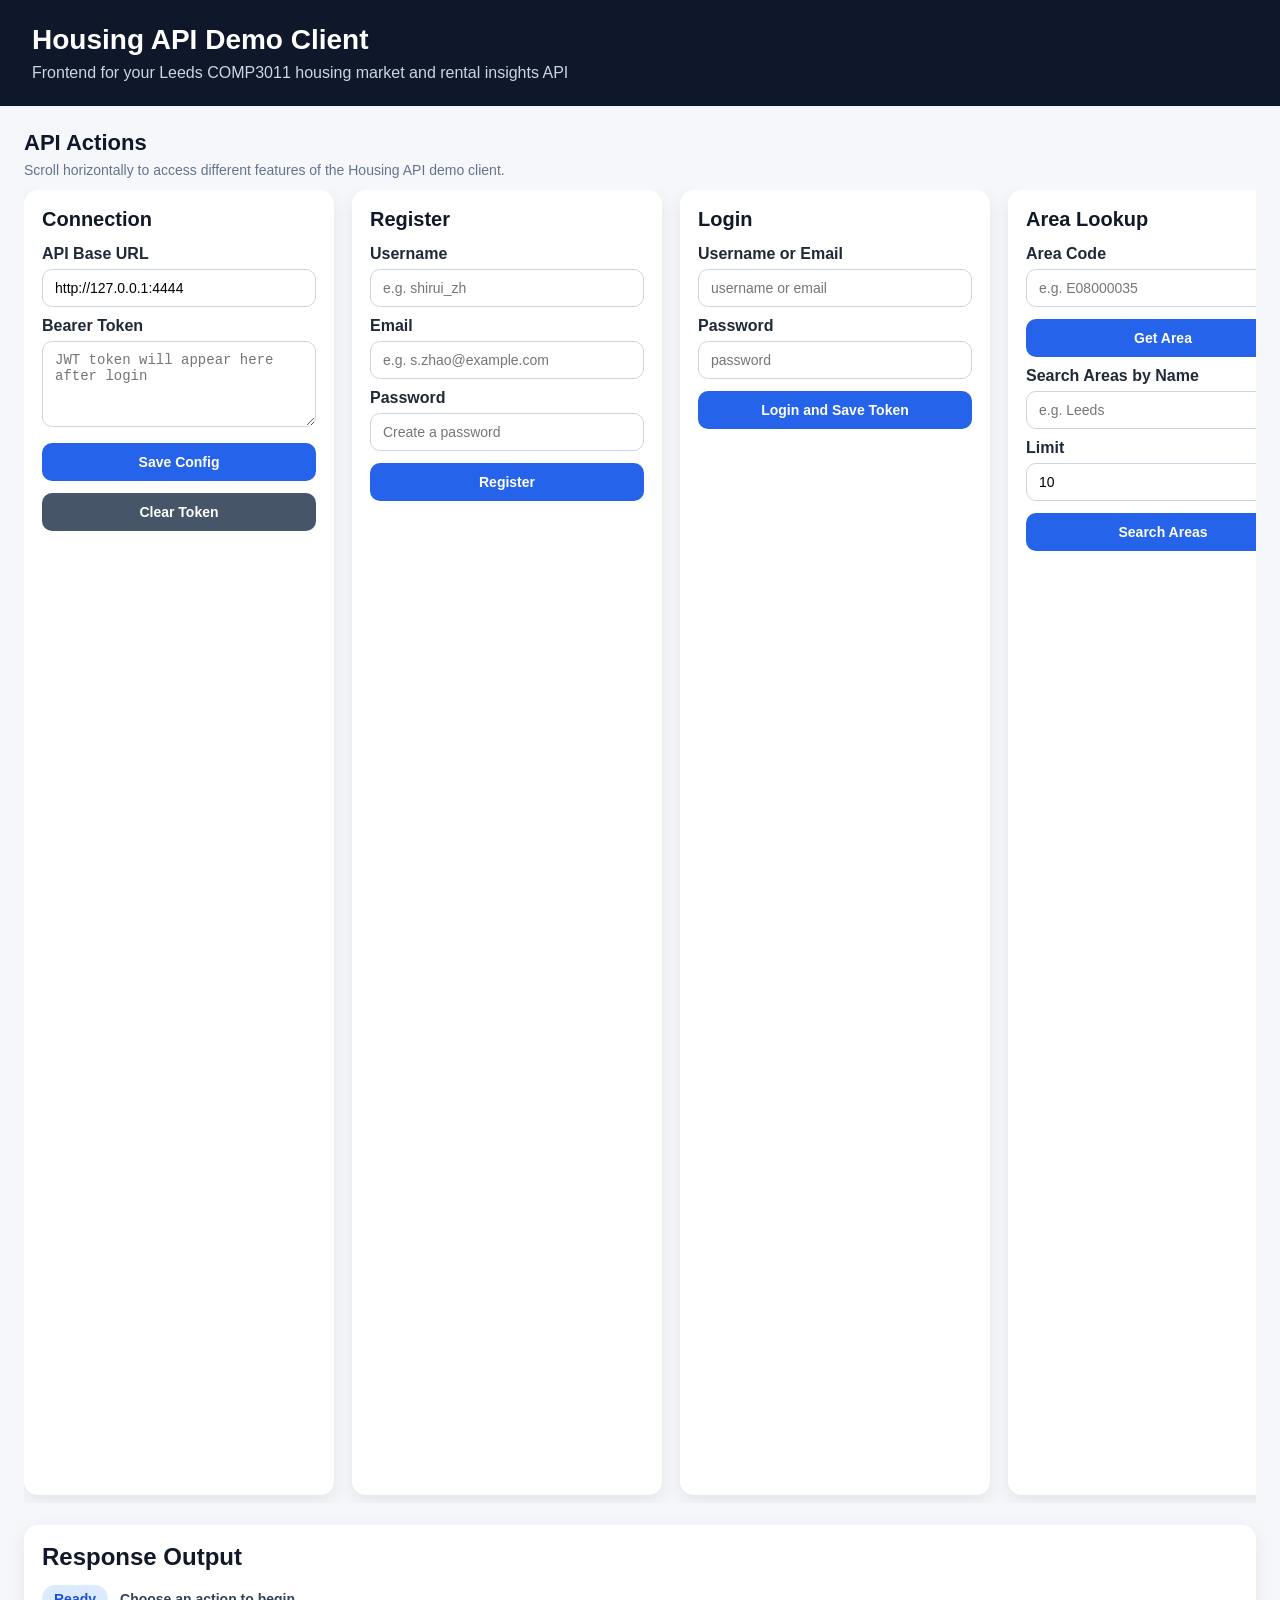
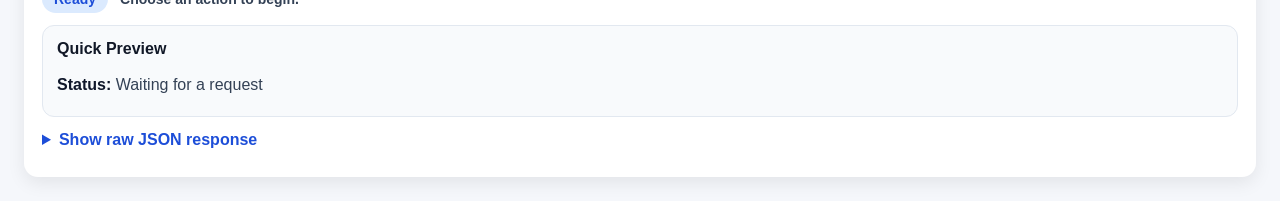
==== static/index.html @ cef63941 "feat: add a front end page" ====
<!DOCTYPE html>
<html lang="en">
<head>
  <meta charset="UTF-8" />
  <meta name="viewport" content="width=device-width, initial-scale=1.0" />
  <title>Housing API Demo Client</title>
  <link rel="stylesheet" href="/static/style.css" />
</head>
<body>
  <header class="topbar">
    <div>
      <h1>Housing API Demo Client</h1>
      <p>Frontend for your Leeds COMP3011 housing market and rental insights API</p>
    </div>
  </header>

<main class="page">
  <section class="card-rail-section">
    <div class="section-header">
      <h2>API Actions</h2>
      <p>Scroll horizontally to access different features of the Housing API demo client.</p>
    </div>

    <div class="card-rail">
      <section class="panel rail-card">
        <h3>Connection</h3>

        <label for="baseUrl">API Base URL</label>
        <input id="baseUrl" type="text" value="http://127.0.0.1:4444" />

        <label for="token">Bearer Token</label>
        <textarea id="token" rows="4" placeholder="JWT token will appear here after login"></textarea>

        <button id="saveConfigBtn">Save Config</button>
        <button id="clearTokenBtn" type="button" class="secondary-btn">Clear Token</button>
      </section>

      <section class="panel rail-card">
        <h3>Register</h3>

        <label for="registerUsername">Username</label>
        <input id="registerUsername" type="text" placeholder="e.g. shirui_zh" />

        <label for="registerEmail">Email</label>
        <input id="registerEmail" type="email" placeholder="e.g. s.zhao@example.com" />

        <label for="registerPassword">Password</label>
        <input id="registerPassword" type="password" placeholder="Create a password" />

        <button id="registerBtn">Register</button>
      </section>

      <section class="panel rail-card">
        <h3>Login</h3>

        <label for="loginUsername">Username or Email</label>
        <input id="loginUsername" type="text" placeholder="username or email" />

        <label for="loginPassword">Password</label>
        <input id="loginPassword" type="password" placeholder="password" />

        <button id="loginBtn">Login and Save Token</button>
      </section>

      <section class="panel rail-card">
        <h3>Area Lookup</h3>

        <label for="areaCode">Area Code</label>
        <input id="areaCode" type="text" placeholder="e.g. E08000035" />
        <button id="getAreaBtn">Get Area</button>

        <label for="areaQuery">Search Areas by Name</label>
        <input id="areaQuery" type="text" placeholder="e.g. Leeds" />

        <label for="areaLimit">Limit</label>
        <input id="areaLimit" type="number" value="10" min="1" max="200" />
        <button id="searchAreasBtn">Search Areas</button>
      </section>

      <section class="panel rail-card">
        <h3>Postcode Lookup</h3>

        <label for="postcodeExact">Exact Postcode</label>
        <input id="postcodeExact" type="text" placeholder="e.g. LS1 1AA" />
        <button id="postcodeExactBtn">Get Postcode Mapping</button>

        <label for="postcodeQuery">Fuzzy Postcode Search</label>
        <input id="postcodeQuery" type="text" placeholder="e.g. LS1" />

        <label for="postcodeLimit">Limit</label>
        <input id="postcodeLimit" type="number" value="10" min="1" max="200" />
        <button id="postcodeSearchBtn">Search Postcodes</button>
      </section>

      <section class="panel rail-card">
        <h3>Official Rent Stats</h3>

        <label for="rentAreaCode">Area Code</label>
        <input id="rentAreaCode" type="text" placeholder="e.g. E08000035" />

        <label for="rentTimePeriod">Time Period</label>
        <input id="rentTimePeriod" type="text" placeholder="e.g. 2024-01" />
        <button id="rentPointBtn">Get Rent Stats (Point)</button>

        <label for="rentFrom">From</label>
        <input id="rentFrom" type="text" placeholder="e.g. 2023-01" />

        <label for="rentTo">To</label>
        <input id="rentTo" type="text" placeholder="e.g. 2024-12" />

        <button id="rentSeriesBtn">Get Rent Stats Series</button>
        <button id="rentLatestBtn">Get Latest Rent Stats</button>
        <button id="rentAvailabilityBtn">Get Rent Availability</button>
          <hr />

<label for="rentMetric">Trend Metric</label>
<select id="rentMetric">
  <option value="rental_price">rental_price</option>
  <option value="index_value">index_value</option>
  <option value="annual_change">annual_change</option>
</select>

<label for="rentBedroomsTrend">Trend Bedrooms</label>
<select id="rentBedroomsTrend">
  <option value="overall">overall</option>
  <option value="1">1</option>
  <option value="2">2</option>
  <option value="3">3</option>
</select>

<button id="rentTrendByCodeBtn">Get Rent Trend PNG (by Area Code)</button>

<label for="rentAreaNameTrend">Area Name</label>
<input id="rentAreaNameTrend" type="text" placeholder="e.g. Leeds" />

<button id="rentTrendByNameBtn">Get Rent Trend PNG (by Area Name)</button>
      </section>

<section class="panel rail-card">
  <h3>Official Sales Stats</h3>

  <label for="salesAreaCode">Area Code</label>
  <input id="salesAreaCode" type="text" placeholder="e.g. E08000035" />

  <label for="salesTimePeriod">Time Period</label>
  <input id="salesTimePeriod" type="text" placeholder="e.g. 2024-01" />

  <label for="salesPropertyType">Property Type</label>
  <select id="salesPropertyType">
    <option value="">Any</option>
    <option value="D">D - Detached</option>
    <option value="S">S - Semi-detached</option>
    <option value="T">T - Terraced</option>
    <option value="F">F - Flat</option>
    <option value="O">O - Other</option>
  </select>

  <label for="salesNewBuild">New Build</label>
  <select id="salesNewBuild">
    <option value="">Any</option>
    <option value="true">true</option>
    <option value="false">false</option>
  </select>

  <label for="salesTenure">Tenure</label>
  <select id="salesTenure">
    <option value="">Any</option>
    <option value="F">F - Freehold</option>
    <option value="L">L - Leasehold</option>
    <option value="U">U - Unknown/Other</option>
  </select>

  <button id="salesPointBtn">Get Sales Stats (Point)</button>

  <label for="salesDateFrom">Date From</label>
  <input id="salesDateFrom" type="text" placeholder="e.g. 2023-01" />

  <label for="salesDateTo">Date To</label>
  <input id="salesDateTo" type="text" placeholder="e.g. 2024-12" />

  <button id="salesSeriesBtn">Get Sales Stats Series</button>
  <button id="salesLatestBtn">Get Latest Sales Stats</button>
  <button id="salesAvailabilityBtn">Get Sales Availability</button>
</section>
        <section class="panel rail-card">
  <h3>Official Sales Transactions</h3>

  <label for="officialSalesAreaCode">Area Code</label>
  <input id="officialSalesAreaCode" type="text" placeholder="e.g. E08000035" />

  <label for="officialSalesPostcode">Postcode</label>
  <input id="officialSalesPostcode" type="text" placeholder="e.g. LS1 1AA" />

  <label for="officialSalesUuid">Transaction UUID</label>
  <input id="officialSalesUuid" type="text" placeholder="full UUID" />

  <label for="officialSalesDateFrom">Date From</label>
  <input id="officialSalesDateFrom" type="text" placeholder="e.g. 2023-01-01" />

  <label for="officialSalesDateTo">Date To</label>
  <input id="officialSalesDateTo" type="text" placeholder="e.g. 2024-12-31" />

  <label for="officialSalesMinPrice">Min Price</label>
  <input id="officialSalesMinPrice" type="number" placeholder="optional" />

  <label for="officialSalesMaxPrice">Max Price</label>
  <input id="officialSalesMaxPrice" type="number" placeholder="optional" />

  <label for="officialSalesPropertyType">Property Type</label>
  <select id="officialSalesPropertyType">
    <option value="">Any</option>
    <option value="D">D - Detached</option>
    <option value="S">S - Semi-detached</option>
    <option value="T">T - Terraced</option>
    <option value="F">F - Flat</option>
    <option value="O">O - Other</option>
  </select>

  <label for="officialSalesNewBuild">New Build</label>
  <select id="officialSalesNewBuild">
    <option value="">Any</option>
    <option value="true">true</option>
    <option value="false">false</option>
  </select>

  <label for="officialSalesTenure">Tenure</label>
  <select id="officialSalesTenure">
    <option value="">Any</option>
    <option value="F">F - Freehold</option>
    <option value="L">L - Leasehold</option>
    <option value="U">U - Unknown/Other</option>
  </select>

  <label for="officialSalesLimit">Limit</label>
  <input id="officialSalesLimit" type="number" value="50" min="1" max="200" />

  <label for="officialSalesOffset">Offset</label>
  <input id="officialSalesOffset" type="number" value="0" min="0" />

  <label for="officialSalesSortBy">Sort By</label>
  <select id="officialSalesSortBy">
    <option value="transaction_date">transaction_date</option>
    <option value="price">price</option>
  </select>

  <label for="officialSalesOrder">Order</label>
  <select id="officialSalesOrder">
    <option value="desc">desc</option>
    <option value="asc">asc</option>
  </select>

  <label for="officialSalesIncludeTotal">Include Total</label>
  <select id="officialSalesIncludeTotal">
    <option value="false">false</option>
    <option value="true">true</option>
  </select>

  <button id="officialSalesByAreaBtn">List by Area</button>
  <button id="officialSalesByPostcodeBtn">List by Postcode</button>
  <button id="officialSalesByUuidBtn">Get by UUID</button>
</section>

      <section class="panel rail-card">
        <h3>Create Rent Record</h3>

        <label for="userRentPostcode">Postcode</label>
        <input id="userRentPostcode" type="text" placeholder="e.g. LS1 1AA" />

        <label for="userRentAreaCode">Area Code</label>
        <input id="userRentAreaCode" type="text" placeholder="optional" />

        <label for="userRentTimePeriod">Time Period</label>
        <input id="userRentTimePeriod" type="text" placeholder="e.g. 2024-07" />

        <label for="userRentValue">Rent</label>
        <input id="userRentValue" type="number" step="0.01" placeholder="e.g. 1200" />

        <label for="userRentBedrooms">Bedrooms</label>
        <input id="userRentBedrooms" type="number" placeholder="e.g. 2" />

        <label for="userRentPropertyType">Property Type</label>
        <select id="userRentPropertyType">
          <option value="">Any</option>
          <option value="flat">flat</option>
          <option value="terraced">terraced</option>
          <option value="semidetached">semidetached</option>
          <option value="detached">detached</option>
          <option value="other">other</option>
        </select>

        <label for="userRentSource">Source</label>
        <select id="userRentSource">
          <option value="user">user</option>
          <option value="survey">survey</option>
          <option value="partner">partner</option>
        </select>

        <button id="createRentRecordBtn">Create Rent Record</button>
      </section>

      <section class="panel rail-card">
        <h3>Manage Rent Records</h3>

        <label for="listRentAreaCode">Filter by Area Code</label>
        <input id="listRentAreaCode" type="text" placeholder="optional" />

        <label for="listRentTimePeriod">Filter by Time Period</label>
        <input id="listRentTimePeriod" type="text" placeholder="optional" />

        <label for="listRentLimit">Limit</label>
        <input id="listRentLimit" type="number" value="10" min="1" max="200" />

        <button id="listRentRecordsBtn">List Rent Records</button>

        <hr />

        <label for="rentRecordId">Record ID</label>
        <input id="rentRecordId" type="number" placeholder="e.g. 1" />

        <button id="getRentRecordBtn">Get One Record</button>
          <button id="putRentRecordBtn">Replace Record (PUT)</button>
<button id="patchRentRecordBtn">Patch Record (PATCH)</button>
        <button id="deleteRentRecordBtn" class="secondary-btn">Delete Record</button>
      </section>

          <section class="panel rail-card">
  <h3>Create Sales Transaction</h3>

  <label for="userSalePostcode">Postcode</label>
  <input id="userSalePostcode" type="text" placeholder="e.g. LS1 1AA" />

  <label for="userSaleAreaCode">Area Code</label>
  <input id="userSaleAreaCode" type="text" placeholder="optional" />

  <label for="userSaleTimePeriod">Time Period</label>
  <input id="userSaleTimePeriod" type="text" placeholder="e.g. 2024-07" />

  <label for="userSalePrice">Price</label>
  <input id="userSalePrice" type="number" step="1" placeholder="e.g. 250000" />

  <label for="userSalePropertyType">Property Type</label>
  <select id="userSalePropertyType">
    <option value="">Any</option>
    <option value="D">D - Detached</option>
    <option value="S">S - Semi-detached</option>
    <option value="T">T - Terraced</option>
    <option value="F">F - Flat</option>
    <option value="O">O - Other</option>
  </select>

  <label for="userSaleSource">Source</label>
  <select id="userSaleSource">
    <option value="user">user</option>
    <option value="partner">partner</option>
    <option value="survey">survey</option>
  </select>

  <button id="createSaleRecordBtn">Create Sales Record</button>
</section>
        <section class="panel rail-card">
  <h3>Manage Sales Transactions</h3>

  <label for="listSalePostcode">Filter by Postcode</label>
  <input id="listSalePostcode" type="text" placeholder="optional" />

  <label for="listSaleAreaCode">Filter by Area Code</label>
  <input id="listSaleAreaCode" type="text" placeholder="optional" />

  <label for="listSaleFromPeriod">From Period</label>
  <input id="listSaleFromPeriod" type="text" placeholder="e.g. 2023-01" />

  <label for="listSaleToPeriod">To Period</label>
  <input id="listSaleToPeriod" type="text" placeholder="e.g. 2024-12" />

  <label for="listSalePropertyType">Property Type</label>
  <select id="listSalePropertyType">
    <option value="">Any</option>
    <option value="D">D - Detached</option>
    <option value="S">S - Semi-detached</option>
    <option value="T">T - Terraced</option>
    <option value="F">F - Flat</option>
    <option value="O">O - Other</option>
  </select>

  <label for="listSaleLimit">Limit</label>
  <input id="listSaleLimit" type="number" value="10" min="1" max="200" />

  <button id="listSaleRecordsBtn">List Sales Records</button>

  <hr />

  <label for="saleRecordId">Record ID</label>
  <input id="saleRecordId" type="number" placeholder="e.g. 1" />

  <button id="getSaleRecordBtn">Get One Record</button>
    <button id="putSaleRecordBtn">Replace Record (PUT)</button>
<button id="patchSaleRecordBtn">Patch Record (PATCH)</button>
  <button id="deleteSaleRecordBtn" class="secondary-btn">Delete Record</button>
</section>
    </div>
  </section>

<section class="panel result-panel" id="resultPanel">
  <h2>Response Output</h2>

  <div class="status-row">
    <span id="statusBadge" class="status-badge info">Ready</span>
    <span id="responseSummary">No request yet.</span>
  </div>

  <div id="preview" class="result-preview">
    <h3>Quick Preview</h3>
    <div class="item">
      <span class="label">Status:</span>
      <span class="value">Waiting for a request</span>
    </div>
  </div>

  <div id="structuredOutput" class="structured-output" style="display: none;"></div>

  <div id="imagePreviewWrap" class="image-preview-wrap" style="display: none;">
    <h3>Image Preview</h3>
    <img id="imagePreview" alt="API image output" />
  </div>

  <details class="raw-output-wrap">
    <summary>Show raw JSON response</summary>
    <pre id="output">No request yet.</pre>
  </details>
</section>

</main>

  <script src="/static/app.js"></script>
</body>
</html>
---- static/style.css ----
* {
  box-sizing: border-box;
}

body {
  margin: 0;
  font-family: Arial, Helvetica, sans-serif;
  background: #f5f7fb;
  color: #1f2937;
}

.topbar {
  background: #0f172a;
  color: white;
  padding: 24px 32px;
}

.topbar h1 {
  margin: 0 0 8px 0;
  font-size: 28px;
}

.topbar p {
  margin: 0;
  color: #cbd5e1;
}

.page {
  padding: 24px;
  display: flex;
  flex-direction: column;
  gap: 22px;
}

.section-header {
  margin-bottom: 12px;
}

.section-header h2 {
  margin: 0 0 6px 0;
  font-size: 22px;
  color: #0f172a;
}

.section-header p {
  margin: 0;
  color: #64748b;
  font-size: 14px;
}

.card-rail-section {
  min-width: 0;
}

.card-rail {
  display: flex;
  gap: 18px;
  overflow-x: auto;
  overflow-y: hidden;
  padding-bottom: 8px;
  scroll-behavior: smooth;
}

.card-rail::-webkit-scrollbar {
  height: 10px;
}

.card-rail::-webkit-scrollbar-track {
  background: #e2e8f0;
  border-radius: 999px;
}

.card-rail::-webkit-scrollbar-thumb {
  background: #94a3b8;
  border-radius: 999px;
}

.card-rail::-webkit-scrollbar-thumb:hover {
  background: #64748b;
}

.panel {
  background: white;
  border-radius: 14px;
  padding: 18px;
  box-shadow: 0 6px 18px rgba(0, 0, 0, 0.08);
}

.rail-card {
  flex: 0 0 310px;
  min-height: 520px;
}

.panel h2,
.panel h3 {
  margin: 0 0 14px 0;
  color: #111827;
}

.panel h3 {
  font-size: 20px;
}

label {
  display: block;
  margin-top: 10px;
  margin-bottom: 6px;
  font-weight: 600;
}

input,
textarea,
select,
button {
  width: 100%;
  font-size: 14px;
  border-radius: 10px;
}

input,
textarea,
select {
  border: 1px solid #cbd5e1;
  padding: 10px 12px;
  background: #fff;
}

textarea {
  resize: vertical;
}

button {
  margin-top: 12px;
  padding: 11px 14px;
  border: none;
  background: #2563eb;
  color: white;
  font-weight: 700;
  cursor: pointer;
}

button:hover {
  background: #1d4ed8;
}

button.secondary-btn {
  background: #475569;
}

button.secondary-btn:hover {
  background: #334155;
}

hr {
  border: none;
  border-top: 1px solid #e5e7eb;
  margin: 20px 0;
}

.result-panel {
  width: 100%;
}

.status-row {
  display: flex;
  align-items: center;
  gap: 12px;
  margin-bottom: 12px;
  flex-wrap: wrap;
}

.status-badge {
  display: inline-block;
  padding: 6px 12px;
  border-radius: 999px;
  background: #e5e7eb;
  font-size: 14px;
  font-weight: 700;
}

.status-badge.loading {
  background: #fef3c7;
  color: #92400e;
}

.status-badge.success {
  background: #dcfce7;
  color: #166534;
}

.status-badge.error {
  background: #fee2e2;
  color: #991b1b;
}

.status-badge.info {
  background: #dbeafe;
  color: #1d4ed8;
}

#responseSummary {
  font-size: 14px;
  font-weight: 600;
  color: #334155;
}

.result-preview {
  background: #f8fafc;
  border: 1px solid #e2e8f0;
  border-radius: 12px;
  padding: 14px;
  margin-bottom: 14px;
}

.result-preview h3 {
  margin: 0 0 10px 0;
  font-size: 16px;
}

.result-preview .item {
  padding: 8px 0;
  border-bottom: 1px solid #e5e7eb;
}

.result-preview .item:last-child {
  border-bottom: none;
}

.result-preview .label {
  font-weight: 700;
  color: #0f172a;
}

.result-preview .value {
  color: #334155;
}

.raw-output-wrap summary {
  cursor: pointer;
  font-weight: 700;
  color: #1d4ed8;
  margin-bottom: 10px;
}

#output {
  margin-top: 12px;
  min-height: 180px;
  max-height: 320px;
  background: #0f172a;
  color: #e2e8f0;
  padding: 16px;
  border-radius: 12px;
  overflow: auto;
  white-space: pre-wrap;
  word-break: break-word;
}

@media (max-width: 768px) {
  .page {
    padding: 16px;
  }

  .topbar {
    padding: 20px 16px;
  }

  .rail-card {
    flex: 0 0 280px;
    min-height: 500px;
  }
}

.image-preview-wrap {
  background: #f8fafc;
  border: 1px solid #e2e8f0;
  border-radius: 12px;
  padding: 14px;
  margin-bottom: 14px;
}

.image-preview-wrap h3 {
  margin: 0 0 10px 0;
  font-size: 16px;
}

.image-preview-wrap img {
  display: block;
  max-width: 100%;
  height: auto;
  border-radius: 10px;
  border: 1px solid #cbd5e1;
  background: white;
}

.structured-output {
  background: #ffffff;
  border: 1px solid #e2e8f0;
  border-radius: 12px;
  padding: 14px;
  margin-bottom: 14px;
}

.structured-output h3 {
  margin: 0 0 12px 0;
  font-size: 16px;
  color: #0f172a;
}

.kv-grid {
  display: grid;
  grid-template-columns: repeat(auto-fit, minmax(220px, 1fr));
  gap: 10px 14px;
}

.kv-card {
  background: #f8fafc;
  border: 1px solid #e2e8f0;
  border-radius: 10px;
  padding: 10px 12px;
}

.kv-key {
  font-size: 12px;
  font-weight: 700;
  text-transform: uppercase;
  color: #64748b;
  margin-bottom: 6px;
}

.kv-value {
  font-size: 14px;
  color: #0f172a;
  word-break: break-word;
}

.table-wrap {
  overflow-x: auto;
  border: 1px solid #e2e8f0;
  border-radius: 10px;
}

.result-table {
  width: 100%;
  border-collapse: collapse;
  font-size: 14px;
  background: white;
}

.result-table th,
.result-table td {
  padding: 10px 12px;
  border-bottom: 1px solid #e5e7eb;
  text-align: left;
  vertical-align: top;
}

.result-table th {
  background: #f8fafc;
  color: #334155;
  font-weight: 700;
  position: sticky;
  top: 0;
}

.result-table tr:last-child td {
  border-bottom: none;
}

.result-note {
  margin-top: 10px;
  font-size: 13px;
  color: #64748b;
}

.empty-state {
  padding: 14px;
  background: #f8fafc;
  border: 1px dashed #cbd5e1;
  border-radius: 10px;
  color: #64748b;
}

.tag-list {
  display: flex;
  flex-wrap: wrap;
  gap: 8px;
}

.tag-chip {
  display: inline-block;
  padding: 4px 10px;
  border-radius: 999px;
  background: #e2e8f0;
  color: #0f172a;
  font-size: 12px;
  font-weight: 600;
}

.nested-json {
  margin-top: 10px;
  padding: 10px 12px;
  background: #f8fafc;
  border: 1px solid #e2e8f0;
  border-radius: 10px;
  overflow-x: auto;
  white-space: pre-wrap;
  word-break: break-word;
  font-size: 13px;
  color: #334155;
}
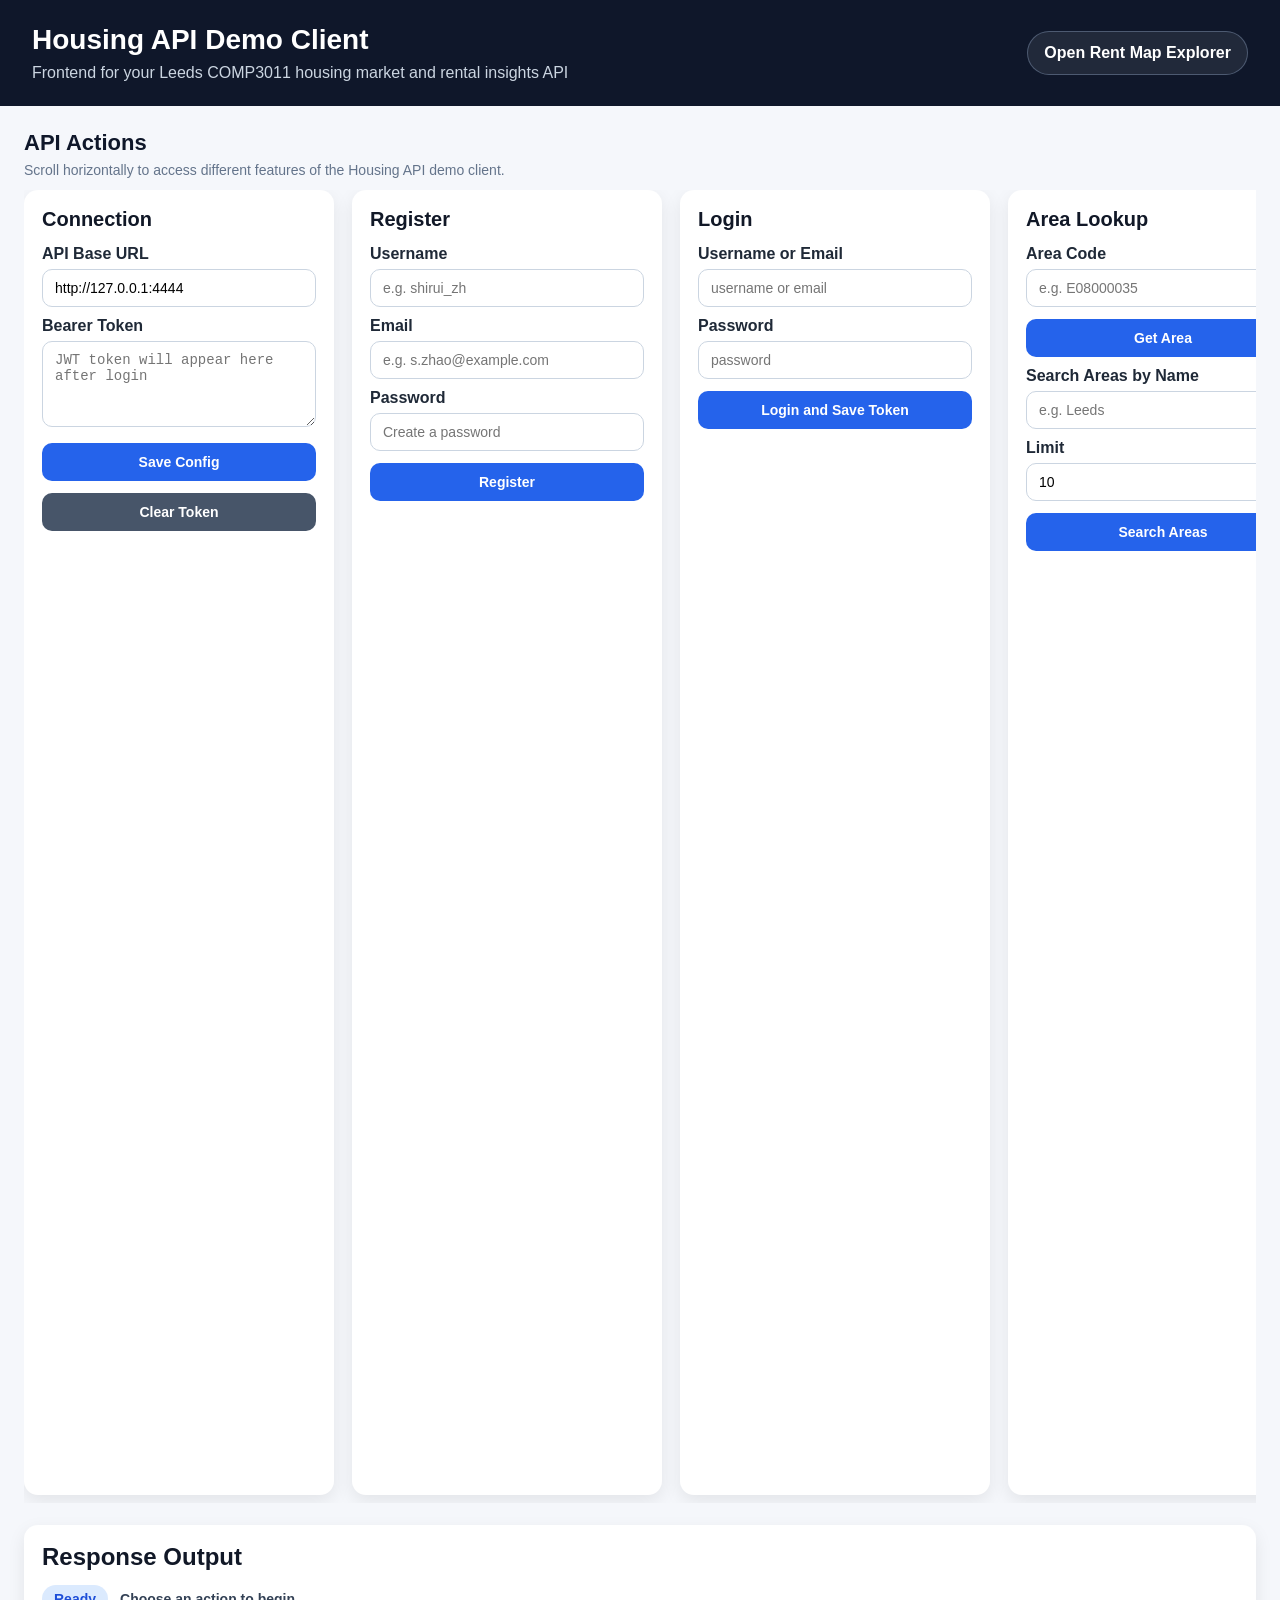
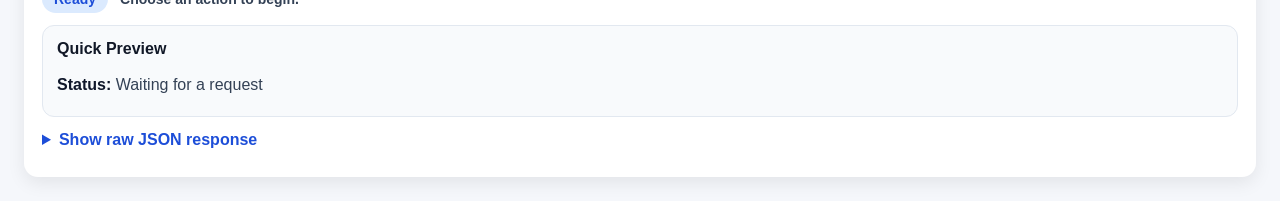
==== commit e68ff382: "feat: finish rent status on map briefly" ====
--- a/static/index.html
+++ b/static/index.html
@@ -7,10 +7,13 @@
   <link rel="stylesheet" href="/static/style.css" />
 </head>
 <body>
-  <header class="topbar">
+  <header class="topbar topbar-shell">
     <div>
       <h1>Housing API Demo Client</h1>
       <p>Frontend for your Leeds COMP3011 housing market and rental insights API</p>
+    </div>
+    <div class="topbar-actions">
+      <a class="nav-link-btn" href="/map">Open Rent Map Explorer</a>
     </div>
   </header>
 
@@ -433,4 +436,4 @@
 
   <script src="/static/app.js"></script>
 </body>
-</html>+</html>
--- a/static/style.css
+++ b/static/style.css
@@ -15,6 +15,13 @@
   padding: 24px 32px;
 }
 
+.topbar-shell {
+  display: flex;
+  justify-content: space-between;
+  align-items: center;
+  gap: 16px;
+}
+
 .topbar h1 {
   margin: 0 0 8px 0;
   font-size: 28px;
@@ -25,11 +32,521 @@
   color: #cbd5e1;
 }
 
+.topbar-actions {
+  display: flex;
+  gap: 12px;
+  flex-wrap: wrap;
+}
+
+.nav-link-btn {
+  display: inline-flex;
+  align-items: center;
+  justify-content: center;
+  min-height: 44px;
+  padding: 10px 16px;
+  border-radius: 999px;
+  border: 1px solid rgba(191, 219, 254, 0.28);
+  background: rgba(255, 255, 255, 0.08);
+  color: white;
+  text-decoration: none;
+  font-weight: 700;
+}
+
+.nav-link-btn:hover {
+  background: rgba(255, 255, 255, 0.16);
+}
+
 .page {
   padding: 24px;
   display: flex;
   flex-direction: column;
   gap: 22px;
+}
+
+.compact-connection {
+  display: flex;
+  flex-direction: column;
+  gap: 16px;
+}
+
+.compact-connection h2 {
+  margin: 0 0 8px 0;
+}
+
+.compact-connection p {
+  margin: 0;
+  color: #64748b;
+}
+
+.compact-connection-fields {
+  display: grid;
+  grid-template-columns: minmax(0, 1fr) auto;
+  gap: 14px;
+  align-items: end;
+}
+
+.compact-connection-actions {
+  display: flex;
+  gap: 10px;
+  flex-wrap: wrap;
+}
+
+.compact-connection-actions button {
+  width: auto;
+  margin-top: 0;
+}
+
+.explorer-section {
+  background:
+    radial-gradient(circle at top left, rgba(37, 99, 235, 0.16), transparent 32%),
+    radial-gradient(circle at bottom right, rgba(13, 148, 136, 0.14), transparent 34%),
+    linear-gradient(135deg, #f8fbff 0%, #eef6ff 100%);
+  border: 1px solid #d7e4f5;
+  border-radius: 24px;
+  padding: 24px;
+  box-shadow: 0 12px 30px rgba(15, 23, 42, 0.08);
+}
+
+.explorer-hero {
+  display: flex;
+  justify-content: space-between;
+  align-items: flex-start;
+  gap: 18px;
+  margin-bottom: 18px;
+}
+
+.explorer-eyebrow {
+  margin: 0 0 8px 0;
+  font-size: 12px;
+  letter-spacing: 0.16em;
+  text-transform: uppercase;
+  color: #0f766e;
+  font-weight: 800;
+}
+
+.explorer-hero h2 {
+  margin: 0 0 8px 0;
+  font-size: 30px;
+  color: #0f172a;
+}
+
+.explorer-hero p:last-child {
+  margin: 0;
+  color: #475569;
+  max-width: 760px;
+  line-height: 1.5;
+}
+
+.explorer-actions {
+  display: flex;
+  gap: 12px;
+  flex-wrap: wrap;
+  min-width: 220px;
+}
+
+.explorer-actions button {
+  margin-top: 0;
+}
+
+.explorer-toolbar {
+  display: grid;
+  grid-template-columns: repeat(6, minmax(0, 1fr));
+  gap: 14px;
+  margin-bottom: 14px;
+}
+
+.explorer-field {
+  min-width: 0;
+}
+
+.explorer-field-action {
+  display: flex;
+  flex-direction: column;
+  justify-content: flex-end;
+}
+
+.explorer-field-action button {
+  margin-top: 0;
+}
+
+.explorer-field-wide {
+  grid-column: span 2;
+}
+
+.explorer-search-results {
+  display: flex;
+  flex-wrap: wrap;
+  gap: 8px;
+  min-height: 18px;
+  margin-bottom: 18px;
+}
+
+.explorer-search-results:empty {
+  display: none;
+}
+
+.explorer-search-chip {
+  width: auto;
+  margin-top: 0;
+  padding: 8px 12px;
+  border-radius: 999px;
+  background: #ffffff;
+  border: 1px solid #cbd5e1;
+  color: #1e293b;
+  font-size: 13px;
+  font-weight: 700;
+}
+
+.explorer-search-chip:hover {
+  background: #eff6ff;
+  border-color: #93c5fd;
+}
+
+.explorer-grid {
+  display: grid;
+  grid-template-columns: minmax(0, 1.2fr) minmax(0, 1fr);
+  gap: 18px;
+}
+
+.explorer-card {
+  min-width: 0;
+}
+
+.explorer-card-header {
+  display: flex;
+  justify-content: space-between;
+  align-items: flex-start;
+  gap: 14px;
+  margin-bottom: 16px;
+}
+
+.explorer-card-header h3 {
+  margin: 0 0 6px 0;
+}
+
+.explorer-card-header p {
+  margin: 0;
+  color: #64748b;
+}
+
+.map-stage {
+  position: relative;
+  border-radius: 18px;
+  overflow: hidden;
+  border: 1px solid #d7e4f5;
+  background: #f8fbff;
+  min-height: 520px;
+}
+
+.map-stage-toolbar {
+  position: absolute;
+  top: 14px;
+  left: 14px;
+  right: 14px;
+  display: flex;
+  justify-content: space-between;
+  align-items: flex-start;
+  gap: 12px;
+  z-index: 2;
+  pointer-events: none;
+}
+
+.map-controls {
+  display: flex;
+  gap: 8px;
+  pointer-events: auto;
+}
+
+.map-control-btn {
+  min-width: 42px;
+  height: 42px;
+  padding: 0 12px;
+  border: 1px solid rgba(148, 163, 184, 0.5);
+  border-radius: 12px;
+  background: rgba(255, 255, 255, 0.88);
+  color: #0f172a;
+  font-size: 18px;
+  font-weight: 800;
+  box-shadow: 0 8px 18px rgba(15, 23, 42, 0.12);
+}
+
+.map-control-btn:hover {
+  background: #ffffff;
+  border-color: #60a5fa;
+}
+
+.map-control-btn-wide {
+  min-width: 64px;
+  font-size: 13px;
+  letter-spacing: 0.02em;
+}
+
+.map-zoom-status {
+  pointer-events: auto;
+  padding: 10px 12px;
+  border-radius: 12px;
+  background: rgba(255, 255, 255, 0.88);
+  border: 1px solid rgba(148, 163, 184, 0.42);
+  color: #0f172a;
+  font-size: 13px;
+  font-weight: 800;
+  box-shadow: 0 8px 18px rgba(15, 23, 42, 0.1);
+}
+
+#rentMapSvg {
+  display: block;
+  width: 100%;
+  height: auto;
+  cursor: grab;
+  touch-action: none;
+  user-select: none;
+}
+
+#rentMapSvg.is-dragging {
+  cursor: grabbing;
+}
+
+.map-region {
+  transition: fill-opacity 0.18s ease, stroke-width 0.18s ease, stroke 0.18s ease;
+  vector-effect: non-scaling-stroke;
+}
+
+.map-region.has-data {
+  cursor: pointer;
+}
+
+.map-region.has-data:hover,
+.map-region.has-data:focus {
+  stroke: #0f172a;
+  stroke-width: 2.2;
+  fill-opacity: 1;
+  outline: none;
+}
+
+.map-region.is-empty {
+  cursor: not-allowed;
+}
+
+.map-area-label {
+  fill: #0f172a;
+  font-size: 11px;
+  font-weight: 800;
+  text-anchor: middle;
+  paint-order: stroke;
+  stroke: rgba(255, 255, 255, 0.9);
+  stroke-width: 4px;
+  stroke-linejoin: round;
+  pointer-events: none;
+  user-select: none;
+}
+
+.map-area-label.is-selected,
+.map-area-label.is-focused {
+  fill: #0f172a;
+}
+
+.map-area-label.is-focused {
+  font-size: 12px;
+}
+
+.map-interaction-hint {
+  margin: 12px 0 0 0;
+  color: #64748b;
+  font-size: 13px;
+  font-weight: 600;
+}
+
+.map-focus {
+  margin-top: 14px;
+}
+
+.map-focus-card {
+  display: grid;
+  grid-template-columns: repeat(auto-fit, minmax(160px, 1fr));
+  gap: 10px;
+}
+
+.map-focus-card .kv-card {
+  background: linear-gradient(180deg, #ffffff 0%, #f8fbff 100%);
+}
+
+.map-legend {
+  min-width: 200px;
+  padding: 10px 12px;
+  border-radius: 14px;
+  background: rgba(255, 255, 255, 0.72);
+  border: 1px solid #d7e4f5;
+}
+
+.map-legend strong {
+  display: block;
+  margin-bottom: 8px;
+  color: #0f172a;
+  font-size: 13px;
+}
+
+.legend-gradient {
+  height: 12px;
+  border-radius: 999px;
+  background: linear-gradient(90deg, #dbeafe 0%, #60a5fa 50%, #0f766e 100%);
+  margin-bottom: 8px;
+}
+
+.legend-range {
+  display: flex;
+  justify-content: space-between;
+  gap: 12px;
+  color: #475569;
+  font-size: 12px;
+  font-weight: 700;
+}
+
+.selection-meta {
+  padding: 8px 12px;
+  border-radius: 999px;
+  background: #eff6ff;
+  color: #1d4ed8;
+  font-size: 13px;
+  font-weight: 800;
+}
+
+.selection-chips {
+  display: flex;
+  flex-wrap: wrap;
+  gap: 10px;
+  min-height: 20px;
+  margin-bottom: 16px;
+}
+
+.trend-mode-note {
+  min-height: 20px;
+  margin: -4px 0 14px 0;
+  color: #64748b;
+  font-size: 13px;
+  font-weight: 600;
+}
+
+.selection-chip {
+  display: inline-flex;
+  align-items: center;
+  gap: 8px;
+  padding: 9px 12px;
+  border-radius: 999px;
+  background: #ffffff;
+  border: 1px solid #d9e4f2;
+  box-shadow: inset 0 0 0 2px var(--chip-accent, #2563eb);
+  font-size: 13px;
+  font-weight: 700;
+  color: #0f172a;
+}
+
+.selection-chip button {
+  width: auto;
+  margin-top: 0;
+  padding: 0;
+  border: none;
+  background: transparent;
+  color: #475569;
+  font-size: 15px;
+  line-height: 1;
+}
+
+.trend-chart {
+  min-height: 360px;
+  border-radius: 18px;
+  border: 1px solid #d7e4f5;
+  background:
+    linear-gradient(180deg, rgba(255, 255, 255, 0.9) 0%, rgba(248, 251, 255, 0.95) 100%);
+  padding: 14px;
+}
+
+.trend-chart svg {
+  display: block;
+  width: 100%;
+  height: auto;
+}
+
+.trend-axis {
+  stroke: #94a3b8;
+  stroke-width: 1.5;
+}
+
+.trend-grid {
+  stroke: #dbeafe;
+  stroke-width: 1;
+}
+
+.trend-line {
+  fill: none;
+  stroke-width: 4;
+  stroke-linecap: round;
+  stroke-linejoin: round;
+}
+
+.trend-point {
+  stroke: #ffffff;
+  stroke-width: 2;
+}
+
+.trend-axis-label,
+.trend-tick-label {
+  fill: #64748b;
+  font-size: 12px;
+  font-weight: 700;
+}
+
+.trend-empty {
+  height: 100%;
+  display: grid;
+  place-items: center;
+}
+
+.trend-stats {
+  display: grid;
+  grid-template-columns: repeat(auto-fit, minmax(180px, 1fr));
+  gap: 12px;
+  margin-top: 14px;
+}
+
+.trend-stat-card {
+  border-radius: 14px;
+  background: #f8fbff;
+  border: 1px solid #d7e4f5;
+  padding: 12px;
+}
+
+.trend-stat-card h4 {
+  margin: 0 0 8px 0;
+  color: #0f172a;
+}
+
+.trend-stat-card p {
+  margin: 4px 0;
+  color: #475569;
+  font-size: 14px;
+}
+
+.explorer-message {
+  margin-top: 18px;
+  padding: 12px 14px;
+  border-radius: 14px;
+  font-size: 14px;
+  font-weight: 600;
+}
+
+.explorer-message.info {
+  background: #e0f2fe;
+  color: #0c4a6e;
+}
+
+.explorer-message.success {
+  background: #dcfce7;
+  color: #166534;
+}
+
+.explorer-message.error {
+  background: #fee2e2;
+  color: #991b1b;
 }
 
 .section-header {
@@ -264,9 +781,71 @@
     padding: 20px 16px;
   }
 
+  .topbar-shell {
+    flex-direction: column;
+    align-items: flex-start;
+  }
+
   .rail-card {
     flex: 0 0 280px;
     min-height: 500px;
+  }
+
+  .compact-connection-fields {
+    grid-template-columns: 1fr;
+  }
+
+  .explorer-section {
+    padding: 18px;
+    border-radius: 18px;
+  }
+
+  .explorer-hero {
+    flex-direction: column;
+  }
+
+  .explorer-toolbar {
+    grid-template-columns: 1fr;
+  }
+
+  .explorer-field-wide {
+    grid-column: span 1;
+  }
+
+  .explorer-grid {
+    grid-template-columns: 1fr;
+  }
+
+  .explorer-card-header {
+    flex-direction: column;
+  }
+
+  .map-stage {
+    min-height: 360px;
+  }
+
+  .map-stage-toolbar {
+    top: 10px;
+    left: 10px;
+    right: 10px;
+  }
+
+  .map-controls {
+    gap: 6px;
+  }
+
+  .map-control-btn {
+    min-width: 38px;
+    height: 38px;
+  }
+
+  .map-zoom-status {
+    padding: 8px 10px;
+    font-size: 12px;
+  }
+
+  .map-area-label {
+    font-size: 13px;
   }
 }
 
@@ -407,4 +986,4 @@
   word-break: break-word;
   font-size: 13px;
   color: #334155;
-}+}
